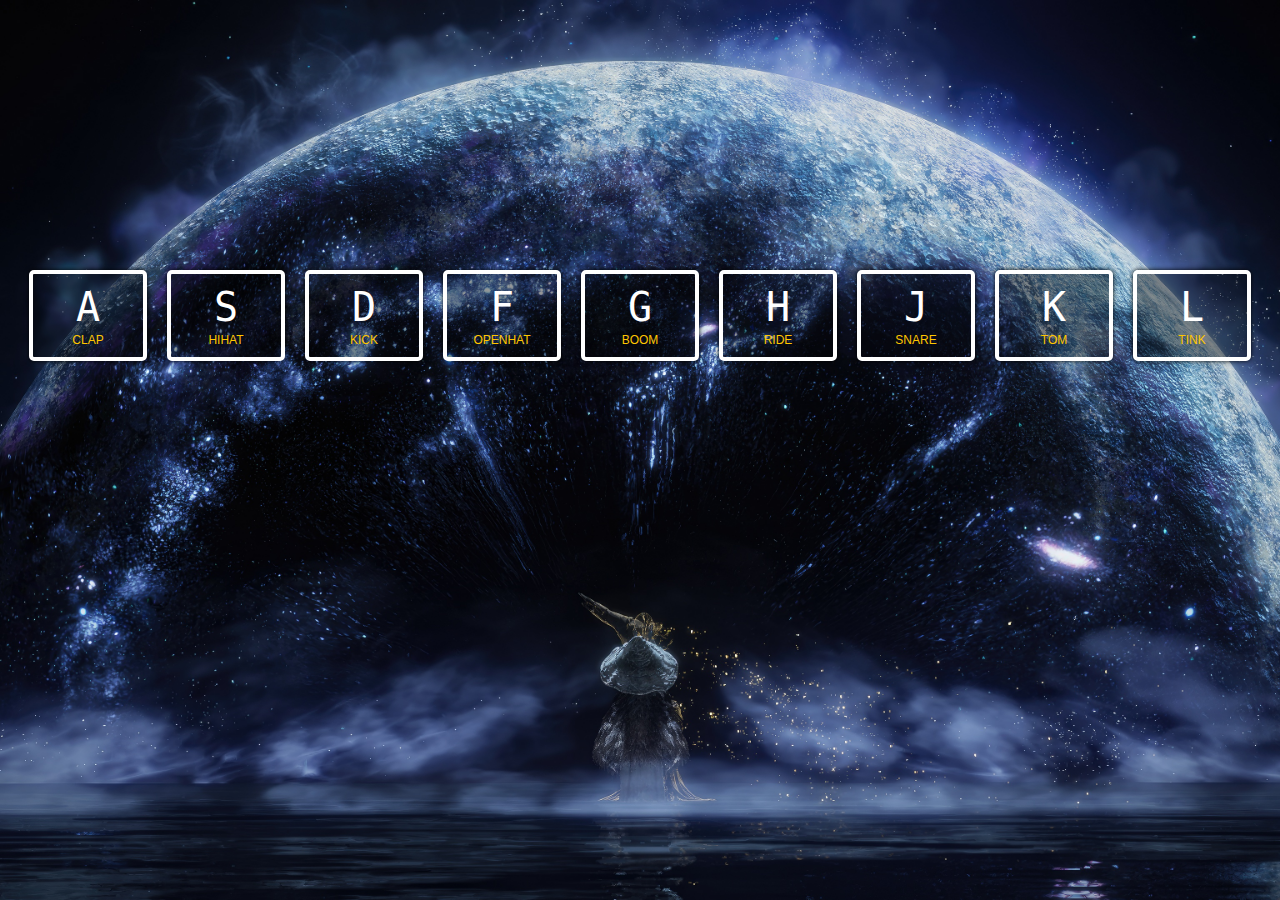
==== index.html @ dda833ed "drumkit index" ====
<!DOCTYPE html>
<html lang="en">

    <head>
        <meta charset="UTF-8">
        <meta name="viewport" content="width=device-width, initial-scale=1.0">
        <title>Drum Kit</title>
        <link rel="stylesheet" href="drumkit.css" />
        <link rel="icon" href="https://fav.farm/✅" />
    </head>

    <body>

        <div class="keys">
            <div data-key="KeyA" class="key">
                <kbd>A</kbd>
                <span class="sound">clap</span>
            </div>
            <div data-key="KeyS" class="key">
                <kbd>S</kbd>
                <span class="sound">hihat</span>
            </div>
            <div data-key="KeyD" class="key">
                <kbd>D</kbd>
                <span class="sound">kick</span>
            </div>
            <div data-key="KeyF" class="key">
                <kbd>F</kbd>
                <span class="sound">openhat</span>
            </div>
            <div data-key="KeyG" class="key">
                <kbd>G</kbd>
                <span class="sound">boom</span>
            </div>
            <div data-key="KeyH" class="key">
                <kbd>H</kbd>
                <span class="sound">ride</span>
            </div>
            <div data-key="KeyJ" class="key">
                <kbd>J</kbd>
                <span class="sound">snare</span>
            </div>
            <div data-key="KeyK" class="key">
                <kbd>K</kbd>
                <span class="sound">tom</span>
            </div>
            <div data-key="KeyL" class="key">
                <kbd>L</kbd>
                <span class="sound">tink</span>
            </div>
        </div>
        <p></p>

        <audio data-key="KeyA" src="sounds/clap.wav"></audio>
        <audio data-key="KeyS" src="sounds/hihat.wav"></audio>
        <audio data-key="KeyD" src="sounds/kick.wav"></audio>
        <audio data-key="KeyF" src="sounds/openhat.wav"></audio>
        <audio data-key="KeyG" src="sounds/boom.wav"></audio>
        <audio data-key="KeyH" src="sounds/ride.wav"></audio>
        <audio data-key="KeyJ" src="sounds/snare.wav"></audio>
        <audio data-key="KeyK" src="sounds/tom.wav"></audio>
        <audio data-key="KeyL" src="sounds/tink.wav"></audio>
        
        <script src="drumkit.js"></script>
    </body>
</html>
---- drumkit.css ----
html {
    font-size: 10px;
    background: url('./bkg.jpeg') no-repeat center center fixed;
    background-size: cover;
    box-sizing: border-box;
}

body, html {
    margin: 0;
    padding: 0%;
    font-family: sans-serif;
}

.keys {
    display: flex;
    flex: 1;
    min-height: 70vh;
    align-items: center;
    justify-content: center;
}

.key {
    font-size: 1.5rem;
    border: .4rem solid rgb(255, 255, 255);
    margin: 1rem;
    padding: 1rem .5rem;
    width: 10rem;
    text-align: center;
    color: white;
    background: rgba(0, 0, 0, 0.4);
    border-radius: .5rem;
    transition: all .07s;
    box-shadow: 0 0 .5rem black;
}

p {
    font-size: 4rem;
    display: flex;
    flex: 1;
    align-items: center;
    justify-content: center;
    color: white;
}

.playing {
    transform: scale(1.1);
    border-color: #5507e7;
    box-shadow: 0 0 1rem #5507e7;
  }

kbd {
    display: block;
    font-size: 4rem;
}

.sound {
    font-size: 1.2rem;
    text-transform: uppercase;
    color: #ffc600;
}
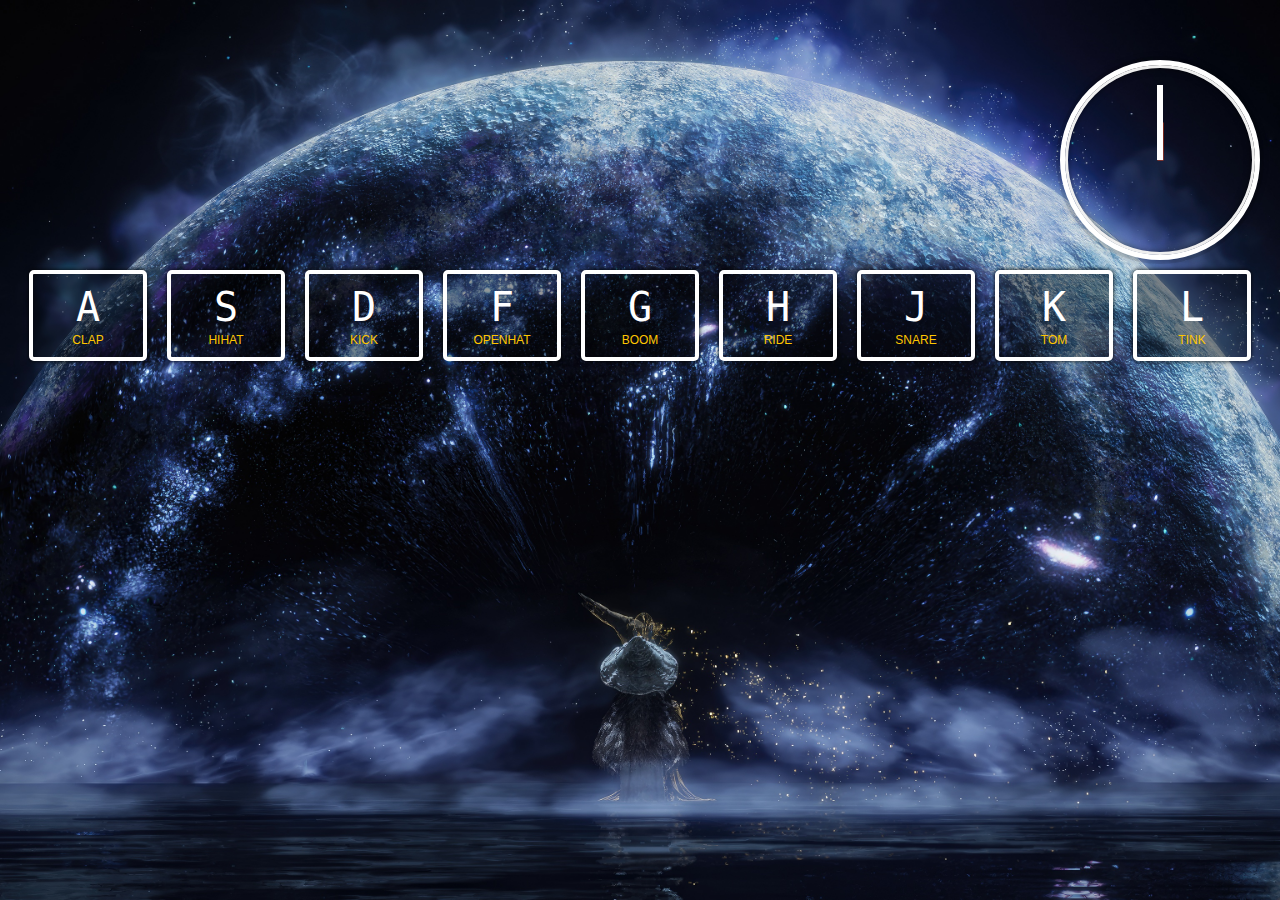
==== commit e68a4054: "add css clock" ====
--- a/index.html
+++ b/index.html
@@ -5,11 +5,19 @@
         <meta charset="UTF-8">
         <meta name="viewport" content="width=device-width, initial-scale=1.0">
         <title>Drum Kit</title>
-        <link rel="stylesheet" href="drumkit.css" />
-        <link rel="icon" href="https://fav.farm/✅" />
+        <link rel="stylesheet" href="style.css" />
+        <link rel="icon" href="https://fav.farm/😼"/>
     </head>
 
     <body>
+
+        <div class="clock">
+            <div class="clock-face">
+                <div class="hand hour-hand"></div>
+                <div class="hand minute-hand"></div>
+                <div class="hand second-hand"></div>
+            </div>
+        </div>
 
         <div class="keys">
             <div data-key="KeyA" class="key">
@@ -61,6 +69,6 @@
         <audio data-key="KeyK" src="sounds/tom.wav"></audio>
         <audio data-key="KeyL" src="sounds/tink.wav"></audio>
         
-        <script src="drumkit.js"></script>
+        <script src="script.js"></script>
     </body>
 </html>--- a/style.css
+++ b/style.css
@@ -0,0 +1,106 @@
+html {
+    font-size: 10px;
+    background: url('./bkg.jpeg') no-repeat center center fixed;
+    background-size: cover;
+    box-sizing: border-box;
+}
+
+body, html {
+    margin: 0;
+    padding: 0%;
+    font-family: sans-serif;
+}
+
+.keys {
+    display: flex;
+    flex: 1;
+    min-height: 70vh;
+    align-items: center;
+    justify-content: center;
+}
+
+.key {
+    font-size: 1.5rem;
+    border: .4rem solid rgb(255, 255, 255);
+    margin: 1rem;
+    padding: 1rem .5rem;
+    width: 10rem;
+    text-align: center;
+    color: white;
+    background: rgba(0, 0, 0, 0.4);
+    border-radius: .5rem;
+    transition: all .07s;
+    box-shadow: 0 0 .5rem black;
+}
+
+p {
+    font-size: 4rem;
+    display: flex;
+    flex: 1;
+    align-items: center;
+    justify-content: center;
+    color: white;
+}
+
+.playing {
+    transform: scale(1.1);
+    border-color: #5507e7;
+    box-shadow: 0 0 1rem #5507e7;
+  }
+
+kbd {
+    display: block;
+    font-size: 4rem;
+}
+
+.sound {
+    font-size: 1.2rem;
+    text-transform: uppercase;
+    color: #ffc600;
+}
+
+/* clock styles */
+.clock {
+    width: 15rem;
+    height: 15rem;
+    top: 10px;
+    right: 20px;
+    border: 5px solid white;
+    border-radius: 50%;
+    margin: 50px auto;
+    position: absolute;
+    padding: 2rem;
+    box-shadow: 0 0 0 4px rgba(0,0,0,0.1),
+                inset 0 0 0 3px #EFEFEF,
+                inset 0 0 10px black,
+                0 0 10px rgba(0,0,0,0.2);;
+}
+
+.clock-face {
+    position: relative;
+    width: 100%;
+    height: 100%;
+    transform: translateY(-3px); /* account for the height of the clock hands */
+}
+
+.hand {
+    width: 50%;
+    height: 6px;
+    background: rgb(255, 255, 255);
+    position: absolute;
+    top: 50%;
+    transform-origin: 100%;
+    transform: rotate(90deg);
+    /* transition: all 0.05s; */
+    transition-timing-function: cubic-bezier(0.18, 3.05, 0.58, 1);
+}
+
+.hour-hand {
+    width: 25%;
+    background: rgb(223, 67, 28);
+    left: 25%;
+}
+
+.minute-hand {
+    background: rgb(223, 67, 28);
+}